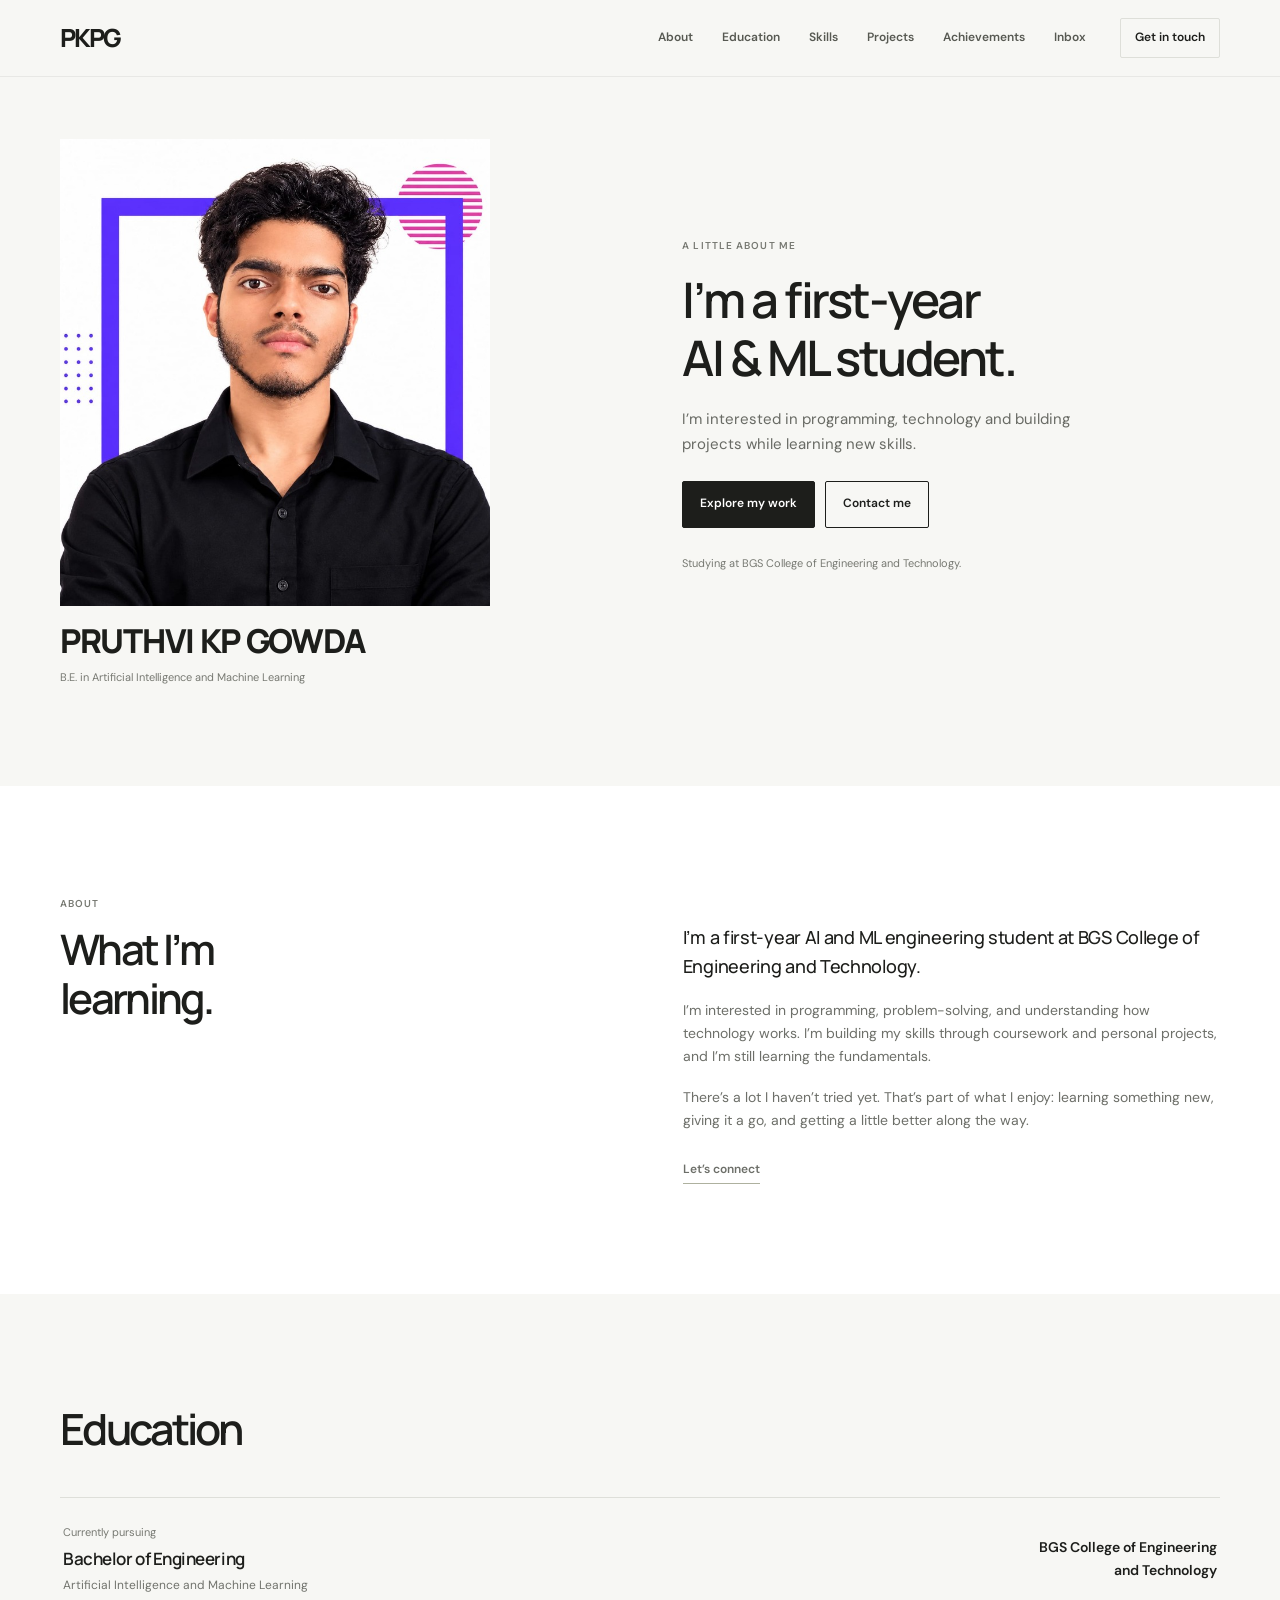
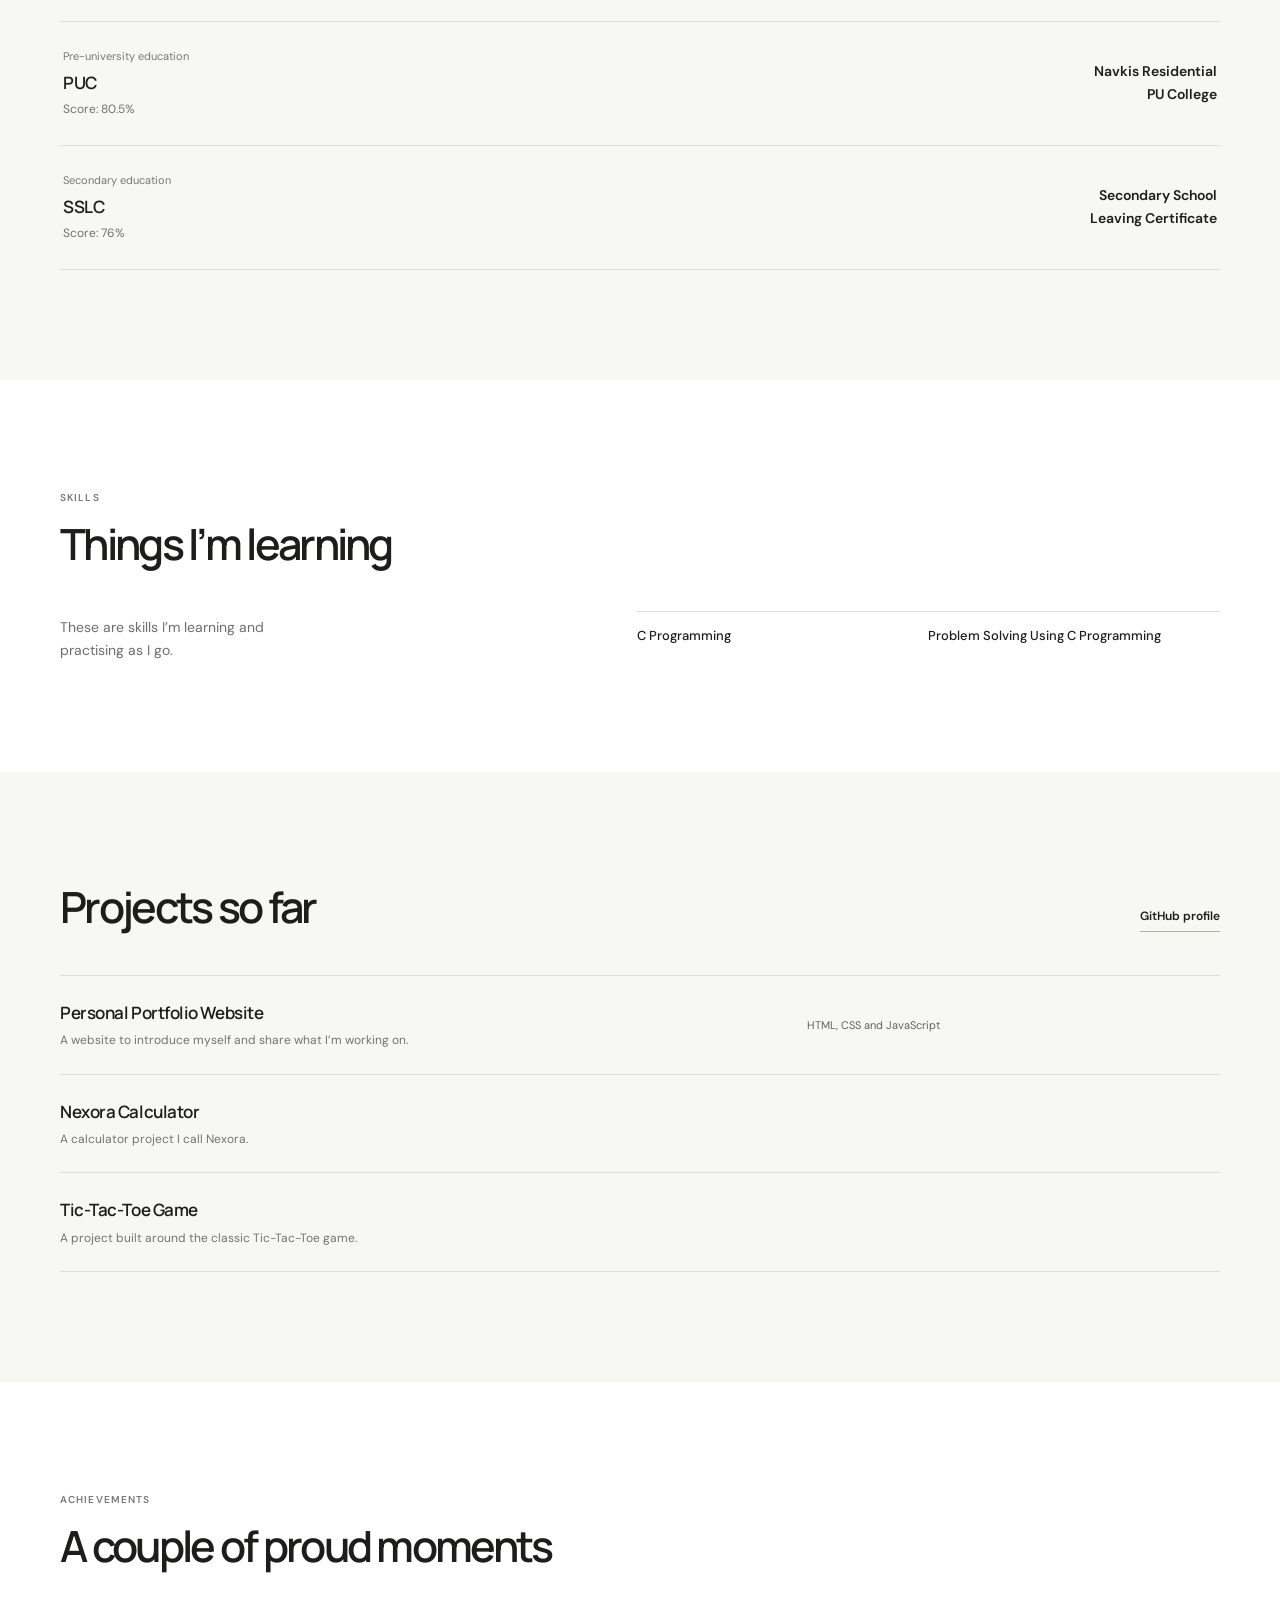
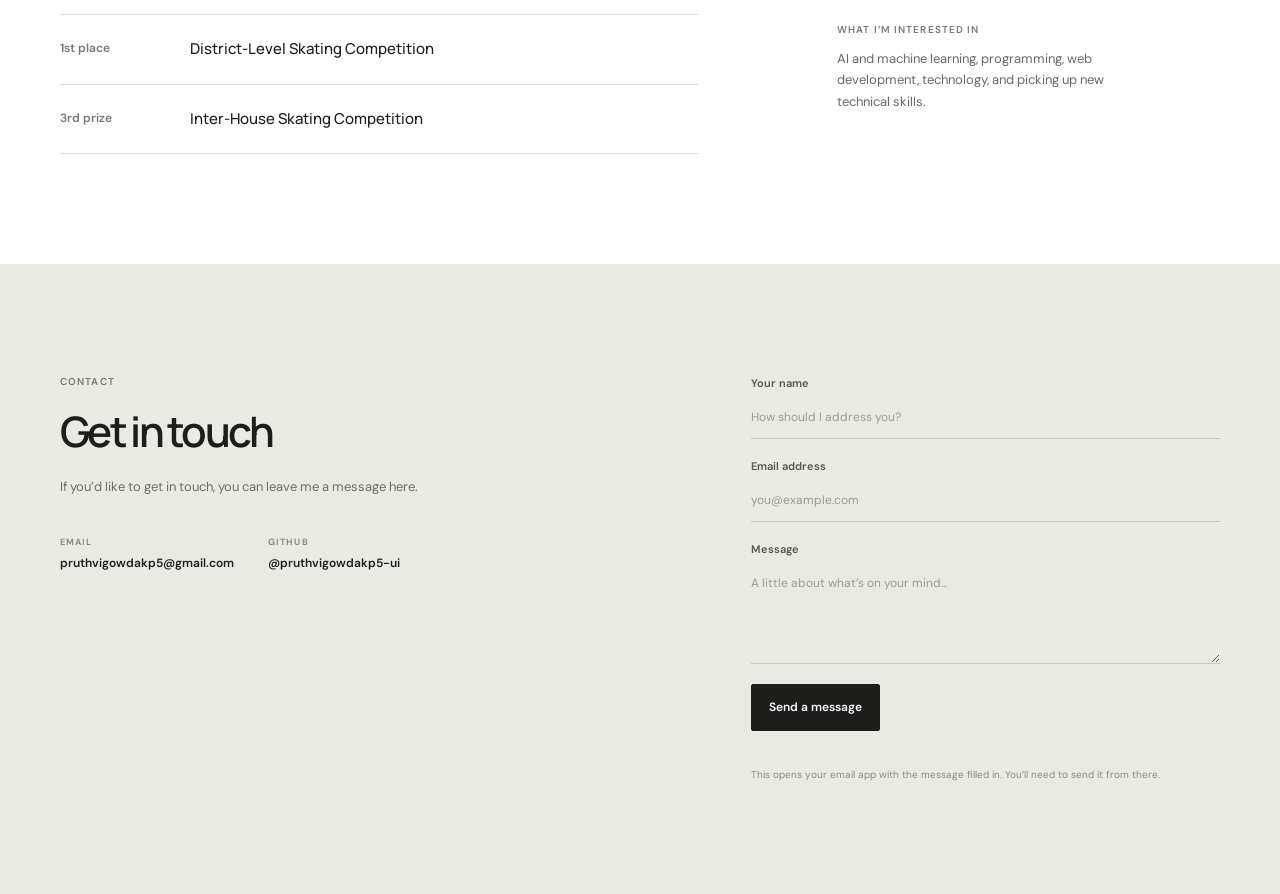
==== index.html @ 8a30b0a7 "Initial portfolio website Co-authored-by: Copilot <223556219+Copilot@users.noreply.github.com>" ====
<!doctype html>
<html lang="en">
  <head>
    <meta charset="utf-8">
    <meta name="viewport" content="width=device-width, initial-scale=1">
    <meta name="theme-color" content="#f7f7f4">
    <meta
      name="description"
      content="Pruthvi KP Gowda — aspiring AI and ML engineer, programmer, and web developer."
    >
    <title>Pruthvi KP Gowda — AI &amp; ML Engineering Student</title>
    <link rel="preconnect" href="https://fonts.googleapis.com">
    <link rel="preconnect" href="https://fonts.gstatic.com" crossorigin>
    <link
      href="https://fonts.googleapis.com/css2?family=DM+Sans:wght@400;500;600;700&family=Manrope:wght@400;500;600;700;800&display=swap"
      rel="stylesheet"
    >
    <link rel="stylesheet" href="styles.css">
    <script src="config.js"></script>
    <script src="script.js" defer></script>
  </head>
  <body>
    <a class="skip-link" href="#main">Skip to content</a>

    <header class="site-header">
      <nav class="navigation page-width" aria-label="Main navigation">
        <a class="wordmark" href="#home" aria-label="Pruthvi KP Gowda, home">
          PKPG
        </a>
        <button
          class="menu-toggle"
          type="button"
          aria-expanded="false"
          aria-controls="primary-menu"
          aria-label="Open navigation menu"
        >
          <span></span>
          <span></span>
        </button>
        <div class="navigation-links" id="primary-menu">
          <a href="#about">About</a>
          <a href="#education">Education</a>
          <a href="#skills">Skills</a>
          <a href="#projects">Projects</a>
          <a href="#achievements">Achievements</a>
          <a href="portal/index.html">Inbox</a>
          <a class="nav-contact" href="#contact">Get in touch</a>
        </div>
      </nav>
    </header>

    <main id="main">
      <section class="hero page-width" id="home" aria-labelledby="hero-name">
        <div class="hero-portrait reveal">
          <div class="portrait-frame">
            <div class="portrait-fallback" aria-hidden="true">PK</div>
            <img class="profile-photo" src="assets/profile.jpg" alt="Portrait of Pruthvi KP Gowda">
          </div>
          <h1 id="hero-name">PRUTHVI KP GOWDA</h1>
          <p class="portrait-caption">B.E. in Artificial Intelligence and Machine Learning</p>
        </div>

        <div class="hero-copy reveal">
          <p class="eyebrow">A little about me</p>
          <p class="hero-intro">I’m a first-year<br>AI &amp; ML student.</p>
          <p class="hero-description">
            I’m interested in programming, technology and building projects while
            learning new skills.
          </p>
          <div class="hero-actions">
            <a class="button button-dark" href="#projects">Explore my work</a>
            <a class="button button-light" href="#contact">Contact me</a>
          </div>
          <p class="hero-location">Studying at BGS College of Engineering and Technology.</p>
        </div>
      </section>

      <section class="section about-section" id="about" aria-labelledby="about-title">
        <div class="page-width section-grid reveal">
          <div class="section-heading">
            <p class="eyebrow">About</p>
            <h2 id="about-title">What I’m<br>learning.</h2>
          </div>
          <div class="about-copy">
            <p class="lead">
              I’m a first-year AI and ML engineering student at BGS College of
              Engineering and Technology.
            </p>
            <p>
              I’m interested in programming, problem-solving, and understanding how
              technology works. I’m building my skills through coursework and personal
              projects, and I’m still learning the fundamentals.
            </p>
            <p>
              There’s a lot I haven’t tried yet. That’s part of what I enjoy: learning
              something new, giving it a go, and getting a little better along the way.
            </p>
            <a class="text-link" href="#contact">Let’s connect</a>
          </div>
        </div>
      </section>

      <section class="section education-section" id="education" aria-labelledby="education-title">
        <div class="page-width reveal">
          <div class="section-topline">
            <div>
              <h2 id="education-title">Education</h2>
            </div>
          </div>
          <div class="education-list">
            <article class="education-item">
              <div>
                <p class="item-kicker">Currently pursuing</p>
                <h3>Bachelor of Engineering</h3>
                <p>Artificial Intelligence and Machine Learning</p>
              </div>
              <p class="education-school">BGS College of Engineering<br>and Technology</p>
            </article>
            <article class="education-item">
              <div>
                <p class="item-kicker">Pre-university education</p>
                <h3>PUC</h3>
                <p>Score: 80.5%</p>
              </div>
              <p class="education-school">Navkis Residential<br>PU College</p>
            </article>
            <article class="education-item">
              <div>
                <p class="item-kicker">Secondary education</p>
                <h3>SSLC</h3>
                <p>Score: 76%</p>
              </div>
              <p class="education-school">Secondary School<br>Leaving Certificate</p>
            </article>
          </div>
        </div>
      </section>

      <section class="section skills-section" id="skills" aria-labelledby="skills-title">
        <div class="page-width reveal">
          <div class="section-topline">
            <div>
              <p class="eyebrow">Skills</p>
              <h2 id="skills-title">Things I’m learning</h2>
            </div>
          </div>
          <div class="skills-layout">
            <p class="skills-intro">
              These are skills I’m learning and practising as I go.
            </p>
            <ul class="skill-list" aria-label="Skills I am learning and developing">
              <li>C Programming</li>
              <li>Problem Solving Using C Programming</li>
            </ul>
          </div>
        </div>
      </section>

      <section class="section projects-section" id="projects" aria-labelledby="projects-title">
        <div class="page-width reveal">
          <div class="section-topline">
            <div>
              <h2 id="projects-title">Projects so far</h2>
            </div>
            <a class="text-link" href="https://github.com/pruthvigowdakp5-ui" target="_blank" rel="noreferrer">
              GitHub profile
            </a>
          </div>
          <div class="project-list">
            <article class="project-row">
              <div class="project-description">
                <h3>Personal Portfolio Website</h3>
                <p>A website to introduce myself and share what I’m working on.</p>
              </div>
              <p class="project-tech">HTML, CSS and JavaScript</p>
            </article>
            <article class="project-row">
              <div class="project-description">
                <h3>Nexora Calculator</h3>
                <p>A calculator project I call Nexora.</p>
              </div>
            </article>
            <article class="project-row">
              <div class="project-description">
                <h3>Tic-Tac-Toe Game</h3>
                <p>A project built around the classic Tic-Tac-Toe game.</p>
              </div>
            </article>
          </div>
        </div>
      </section>

      <section class="section achievements-section" id="achievements" aria-labelledby="achievements-title">
        <div class="page-width reveal">
          <div class="section-topline">
            <div>
              <p class="eyebrow">Achievements</p>
              <h2 id="achievements-title">A couple of proud moments</h2>
            </div>
          </div>
          <div class="achievement-layout">
            <ol class="achievement-list">
              <li>
                <span class="achievement-place">1st place</span>
                <span>District-Level Skating Competition</span>
              </li>
              <li>
                <span class="achievement-place">3rd prize</span>
                <span>Inter-House Skating Competition</span>
              </li>
            </ol>
            <aside class="interests-note">
              <p class="eyebrow">What I’m interested in</p>
              <p>AI and machine learning, programming, web development, technology, and picking up new technical skills.</p>
            </aside>
          </div>
        </div>
      </section>

      <section class="section contact-section" id="contact" aria-labelledby="contact-title">
        <div class="page-width contact-layout reveal">
          <div class="contact-copy">
            <p class="eyebrow">Contact</p>
            <h2 id="contact-title">Get in touch</h2>
            <p>If you’d like to get in touch, you can leave me a message here.</p>
            <div class="contact-details">
              <div>
                <span class="detail-label">Email</span>
                <a class="detail-value" href="mailto:pruthvigowdakp5@gmail.com">pruthvigowdakp5@gmail.com</a>
              </div>
              <div>
                <span class="detail-label">GitHub</span>
                <a class="detail-value" href="https://github.com/pruthvigowdakp5-ui" target="_blank" rel="noreferrer">
                  @pruthvigowdakp5-ui
                </a>
              </div>
            </div>
          </div>
          <form class="contact-form" id="contact-form">
            <label for="name">Your name</label>
            <input id="name" name="name" type="text" autocomplete="name" placeholder="How should I address you?" required minlength="2">

            <label for="email">Email address</label>
            <input id="email" name="email" type="email" autocomplete="email" placeholder="you@example.com" required>

            <label for="message">Message</label>
            <textarea id="message" name="message" rows="4" placeholder="A little about what’s on your mind..." required minlength="10"></textarea>

            <button class="button button-dark form-submit" type="submit">
              Send a message
            </button>
            <p class="form-feedback" id="form-feedback" role="status" aria-live="polite"></p>
            <p class="form-note">This opens your email app with the message filled in. You’ll need to send it from there.</p>
          </form>
        </div>
      </section>
    </main>

  </body>
</html>
---- styles.css ----
:root {
  color-scheme: light;
  --paper: #f7f7f4;
  --white: #fff;
  --ink: #1d1e1b;
  --muted: #777972;
  --line: #dedfd9;
  --font-body: "DM Sans", sans-serif;
  --font-display: "Manrope", sans-serif;
  --page-width: 1160px;
}

* {
  box-sizing: border-box;
}

html {
  scroll-behavior: smooth;
  scroll-padding-top: 88px;
}

body {
  margin: 0;
  background: var(--paper);
  color: var(--ink);
  font-family: var(--font-body);
  font-size: 15px;
  line-height: 1.65;
  -webkit-font-smoothing: antialiased;
}

body.menu-open {
  overflow: hidden;
}

a {
  color: inherit;
  text-decoration: none;
}

button,
input,
textarea {
  font: inherit;
}

button,
a {
  -webkit-tap-highlight-color: transparent;
}

button:focus-visible,
a:focus-visible,
input:focus-visible,
textarea:focus-visible {
  outline: 2px solid #718020;
  outline-offset: 4px;
}

.page-width {
  width: min(var(--page-width), calc(100% - 64px));
  margin-inline: auto;
}

.skip-link {
  position: fixed;
  z-index: 20;
  top: 12px;
  left: 12px;
  padding: 10px 14px;
  transform: translateY(-160%);
  background: var(--ink);
  color: var(--white);
}

.skip-link:focus {
  transform: translateY(0);
}

.site-header {
  position: sticky;
  z-index: 10;
  top: 0;
  border-bottom: 1px solid rgb(29 30 27 / 7%);
  background: var(--paper);
}

.navigation {
  display: flex;
  min-height: 76px;
  align-items: center;
  justify-content: space-between;
}

.wordmark {
  font-family: var(--font-display);
  font-size: 25px;
  font-weight: 800;
  letter-spacing: -2px;
}

.navigation-links {
  display: flex;
  align-items: center;
  gap: 29px;
  color: #575952;
  font-size: 12px;
  font-weight: 600;
}

.navigation-links a {
  transition: color 180ms ease;
}

.navigation-links a:hover,
.text-link:hover {
  color: #788522;
}

.navigation-links .nav-contact {
  margin-left: 5px;
  padding: 9px 14px;
  border: 1px solid var(--line);
  border-radius: 2px;
  color: var(--ink);
}

.menu-toggle {
  display: none;
}

.hero {
  position: relative;
  display: grid;
  min-height: 650px;
  grid-template-columns: 0.92fr 1fr;
  align-items: center;
  gap: 11%;
  padding-block: 62px 100px;
}

.hero-copy {
  max-width: 470px;
  padding-bottom: 16px;
}

.eyebrow {
  margin: 0 0 18px;
  color: var(--muted);
  font-size: 10px;
  font-weight: 600;
  letter-spacing: 1.1px;
  line-height: 1.5;
  text-transform: uppercase;
}

.hero-intro {
  margin: 0;
  font-family: var(--font-display);
  font-size: clamp(33px, 4vw, 49px);
  font-weight: 600;
  letter-spacing: -2.5px;
  line-height: 1.2;
}

.hero-description {
  max-width: 400px;
  margin: 19px 0 24px;
  color: #686a64;
  font-size: 15px;
}

.hero-actions {
  display: flex;
  flex-wrap: wrap;
  gap: 10px;
}

.button {
  display: inline-flex;
  min-height: 47px;
  align-items: center;
  justify-content: center;
  padding: 0 17px;
  border: 1px solid var(--ink);
  border-radius: 2px;
  cursor: pointer;
  font-size: 12px;
  font-weight: 600;
  transition: background 180ms ease, color 180ms ease, transform 180ms ease;
}

.button-dark {
  background: var(--ink);
  color: var(--white);
}

.button-dark:hover {
  background: #41433c;
}

.button-light {
  background: transparent;
  color: var(--ink);
}

.button-light:hover {
  background: var(--white);
}

.hero-location {
  margin: 26px 0 0;
  color: #777972;
  font-size: 11px;
}

.hero-portrait {
  width: min(100%, 430px);
  justify-self: start;
}

.portrait-frame {
  position: relative;
  display: grid;
  aspect-ratio: 0.92;
  overflow: hidden;
  place-items: center;
  background: #e8e8e2;
}

.portrait-fallback {
  position: absolute;
  color: #aaa99f;
  font-family: Georgia, "Times New Roman", serif;
  font-size: clamp(90px, 14vw, 150px);
  font-weight: 400;
  letter-spacing: -10px;
}

.profile-photo {
  position: absolute;
  z-index: 1;
  display: none;
  width: 100%;
  height: 100%;
  object-fit: cover;
  object-position: center 35%;
}

.profile-photo.is-loaded {
  display: block;
}

.hero-portrait h1 {
  margin: 16px 0 2px;
  font-family: var(--font-display);
  font-size: clamp(23px, 2.7vw, 33px);
  font-weight: 800;
  letter-spacing: -1.3px;
  line-height: 1.15;
  text-align: left;
}

.portrait-caption {
  margin: 8px 0 0;
  color: var(--muted);
  font-size: 11px;
  text-align: left;
}

.section {
  padding-block: 110px;
}

.about-section,
.skills-section,
.achievements-section {
  background: var(--white);
}

.section-grid {
  display: grid;
  grid-template-columns: 0.9fr 1fr;
  gap: 12%;
}

.section-heading h2,
.section-topline h2,
.contact-copy h2 {
  margin: 0;
  font-family: var(--font-display);
  font-size: clamp(32px, 3.5vw, 42px);
  font-weight: 600;
  letter-spacing: -2.7px;
  line-height: 1.15;
}

.about-copy {
  max-width: 550px;
  padding-top: 27px;
  color: #6d6f69;
  font-size: 14px;
}

.about-copy p {
  margin: 0 0 18px;
}

.about-copy .lead {
  color: var(--ink);
  font-family: var(--font-display);
  font-size: 18px;
  font-weight: 500;
  letter-spacing: -0.3px;
  line-height: 1.6;
}

.text-link {
  display: inline-flex;
  align-items: center;
  gap: 9px;
  margin-top: 9px;
  border-bottom: 1px solid #aeb19f;
  padding-bottom: 4px;
  font-size: 12px;
  font-weight: 600;
  transition: color 180ms ease;
}

.section-topline {
  display: flex;
  align-items: end;
  justify-content: space-between;
  gap: 30px;
  margin-bottom: 43px;
}

.section-topline .eyebrow,
.section-heading .eyebrow {
  margin-bottom: 14px;
}

.section-topline h2 {
  font-size: clamp(32px, 3.5vw, 43px);
}

.education-list {
  border-top: 1px solid var(--line);
}

.education-item {
  display: grid;
  grid-template-columns: 1.25fr 0.8fr;
  align-items: center;
  gap: 22px;
  padding: 25px 3px;
  border-bottom: 1px solid var(--line);
}

.item-kicker,
.education-school {
  color: var(--muted);
  font-size: 11px;
}

.item-kicker {
  margin: 0 0 4px;
}

.education-item h3 {
  margin: 0;
  font-family: var(--font-display);
  font-size: 17px;
  font-weight: 600;
  letter-spacing: -0.45px;
}

.education-item div > p:last-child {
  margin: 3px 0 0;
  color: #71736d;
  font-size: 12px;
}

.education-school {
  display: inline-block;
  justify-self: end;
  margin: 0;
  color: var(--ink);
  font-size: 14px;
  font-weight: 600;
  text-align: right;
}

.skills-layout {
  display: grid;
  grid-template-columns: 0.75fr 1fr;
  gap: 12%;
}

.skills-intro {
  max-width: 270px;
  margin: 5px 0 0;
  color: #6d6f69;
  font-size: 14px;
}

.skill-list {
  display: grid;
  grid-template-columns: 1fr 1fr;
  margin: 0;
  padding: 0;
  list-style: none;
}

.skill-list li {
  padding: 13px 0;
  border-top: 1px solid var(--line);
  font-size: 13px;
  font-weight: 500;
}

.project-list {
  border-top: 1px solid var(--line);
}

.project-row {
  display: grid;
  grid-template-columns: minmax(0, 1.4fr) minmax(140px, 0.8fr);
  align-items: center;
  gap: 24px;
  padding: 23px 0;
  border-bottom: 1px solid var(--line);
}

.project-description h3 {
  margin: 0;
  font-family: var(--font-display);
  font-size: 17px;
  font-weight: 600;
  letter-spacing: -0.45px;
}

.project-description p {
  margin: 4px 0 0;
  color: #72746e;
  font-size: 12px;
}

.project-tech {
  margin: 0;
  color: #60625c;
  font-size: 11px;
}

.achievement-layout {
  display: grid;
  grid-template-columns: minmax(0, 1.25fr) minmax(210px, 0.75fr);
  gap: 12%;
  align-items: start;
}

.achievement-list {
  margin: 0;
  padding: 0;
  list-style: none;
  border-top: 1px solid var(--line);
}

.achievement-list li {
  display: grid;
  grid-template-columns: 110px 1fr;
  gap: 20px;
  align-items: center;
  padding: 22px 0;
  border-bottom: 1px solid var(--line);
  font-family: var(--font-display);
  font-size: 15px;
  font-weight: 500;
}

.achievement-place {
  color: #777972;
  font-family: var(--font-body);
  font-size: 12px;
  font-weight: 600;
}

.interests-note {
  padding-top: 8px;
}

.interests-note .eyebrow {
  margin-bottom: 11px;
}

.interests-note p:last-child {
  max-width: 290px;
  margin: 0;
  color: #686a64;
  font-size: 13px;
}

.contact-section {
  background: #e9eae4;
}

.contact-layout {
  display: grid;
  grid-template-columns: 0.9fr 0.8fr;
  gap: 14%;
}

.contact-copy > p:not(.eyebrow) {
  max-width: 370px;
  margin: 20px 0 0;
  color: #6d6f69;
  font-size: 13px;
}

.contact-details {
  display: flex;
  flex-wrap: wrap;
  gap: 34px;
  margin-top: 38px;
}

.contact-details > div {
  display: grid;
  gap: 4px;
}

.detail-label {
  color: #8b8d86;
  font-size: 9px;
  font-weight: 700;
  letter-spacing: 1.1px;
  text-transform: uppercase;
}

.detail-value {
  font-size: 12px;
  font-weight: 600;
}

a.detail-value:hover {
  color: #788522;
}

.contact-form {
  display: flex;
  flex-direction: column;
  align-items: flex-start;
}

.contact-form label {
  margin: 0 0 6px;
  color: #555750;
  font-size: 11px;
  font-weight: 600;
}

.contact-form input,
.contact-form textarea {
  width: 100%;
  margin: 0 0 18px;
  padding: 10px 0;
  border: 0;
  border-bottom: 1px solid #c7c9c0;
  border-radius: 0;
  background: transparent;
  color: var(--ink);
  font-size: 12px;
  resize: vertical;
  transition: border-color 180ms ease;
}

.contact-form input::placeholder,
.contact-form textarea::placeholder {
  color: #9a9c95;
}

.contact-form input:focus,
.contact-form textarea:focus {
  border-color: var(--ink);
  outline: 0;
}

.form-submit {
  margin-top: 2px;
}

.form-feedback {
  min-height: 20px;
  margin: 12px 0 0;
  color: #4e5e13;
  font-size: 11px;
}

.form-feedback.is-error {
  color: #9a3838;
}

.form-note {
  margin: 4px 0 0;
  color: #898b84;
  font-size: 10px;
}

.inbox-main {
  width: min(760px, calc(100% - 40px));
  margin: 0 auto;
  padding: 72px 0 100px;
}

.inbox-heading {
  margin-bottom: 32px;
}

.inbox-heading h1 {
  margin: 0;
  font-family: var(--font-display);
  font-size: clamp(32px, 6vw, 48px);
  letter-spacing: -2px;
}

.inbox-panel {
  padding: clamp(22px, 5vw, 38px);
  border: 1px solid var(--line);
  background: var(--white);
}

.inbox-panel h2 {
  margin: 0 0 16px;
  font-family: var(--font-display);
  font-size: 20px;
}

.inbox-auth-form {
  display: grid;
  gap: 10px;
  max-width: 380px;
}

.inbox-auth-form label {
  margin-top: 8px;
  color: #555750;
  font-size: 11px;
  font-weight: 600;
}

.inbox-auth-form input {
  width: 100%;
  padding: 10px;
  border: 1px solid #c7c9c0;
  background: var(--paper);
  font-size: 13px;
}

.inbox-status {
  min-height: 24px;
  margin: 16px 0 0;
  color: #686a64;
  font-size: 12px;
  overflow-wrap: anywhere;
}

.inbox-status.is-error {
  color: #9a3838;
}

.inbox-toolbar {
  display: flex;
  align-items: center;
  justify-content: space-between;
  gap: 16px;
  margin-bottom: 20px;
}

.inbox-toolbar h2 {
  margin: 0;
}

.inbox-message {
  padding: 18px 0;
  border-top: 1px solid var(--line);
}

.inbox-message-header {
  display: flex;
  flex-wrap: wrap;
  align-items: baseline;
  justify-content: space-between;
  gap: 4px 16px;
  margin-bottom: 8px;
}

.inbox-message-name {
  margin: 0;
  font-size: 14px;
  font-weight: 700;
}

.inbox-message-meta,
.inbox-message-date {
  color: var(--muted);
  font-size: 11px;
  overflow-wrap: anywhere;
}

.inbox-message-body {
  margin: 0;
  font-size: 13px;
  white-space: pre-wrap;
  overflow-wrap: anywhere;
}

.reveal {
  opacity: 0;
  transform: translateY(10px);
  transition: opacity 420ms ease, transform 420ms ease;
}

.reveal.is-visible {
  opacity: 1;
  transform: translateY(0);
}

@media (max-width: 850px) {
  .page-width {
    width: min(var(--page-width), calc(100% - 44px));
  }

  .navigation-links {
    gap: 16px;
    font-size: 11px;
  }

  .hero {
    min-height: 590px;
    grid-template-columns: 0.92fr 1fr;
    gap: 7%;
  }

  .section {
    padding-block: 85px;
  }

  .project-row {
    grid-template-columns: minmax(0, 1fr) minmax(120px, 0.7fr);
    gap: 16px;
  }
}

@media (max-width: 640px) {
  html {
    scroll-padding-top: 68px;
  }

  .page-width {
    width: calc(100% - 40px);
  }

  .navigation {
    min-height: 66px;
  }

  .menu-toggle {
    z-index: 2;
    display: flex;
    width: 40px;
    height: 40px;
    flex-direction: column;
    align-items: center;
    justify-content: center;
    gap: 6px;
    border: 0;
    border-radius: 0;
    background: transparent;
    cursor: pointer;
  }

  .menu-toggle span {
    width: 14px;
    border-top: 1px solid var(--ink);
    transition: transform 180ms ease;
  }

  .menu-toggle[aria-expanded="true"] span:first-child {
    transform: translateY(3.5px) rotate(45deg);
  }

  .menu-toggle[aria-expanded="true"] span:last-child {
    transform: translateY(-3.5px) rotate(-45deg);
  }

  .navigation-links {
    position: fixed;
    inset: 66px 0 0;
    display: flex;
    flex-direction: column;
    align-items: stretch;
    gap: 0;
    padding: 18px 20px 30px;
    background: var(--paper);
    opacity: 0;
    pointer-events: none;
    transform: translateY(-8px);
    transition: opacity 180ms ease, transform 180ms ease;
  }

  .navigation-links.is-open {
    opacity: 1;
    pointer-events: auto;
    transform: translateY(0);
  }

  .navigation-links a {
    padding: 15px 3px;
    border-bottom: 1px solid var(--line);
    font-size: 14px;
  }

  .navigation-links .nav-contact {
    margin: 15px 0 0;
    padding-inline: 12px;
    text-align: center;
  }

  .hero {
    min-height: auto;
    grid-template-columns: 1fr;
    gap: 35px;
    padding-block: 42px 82px;
  }

  .hero-copy {
    padding: 0;
  }

  .hero-intro {
    font-size: clamp(34px, 9vw, 45px);
    letter-spacing: -2px;
  }

  .hero-description {
    max-width: 390px;
    margin-top: 17px;
    font-size: 14px;
  }

  .hero-location {
    margin-top: 24px;
  }

  .hero-portrait {
    width: min(100%, 360px);
    justify-self: start;
  }

  .hero-portrait h1 {
    font-size: clamp(24px, 7vw, 31px);
  }

  .section {
    padding-block: 74px;
  }

  .section-grid,
  .skills-layout,
  .contact-layout {
    grid-template-columns: 1fr;
    gap: 28px;
  }

  .section-heading h2,
  .contact-copy h2 {
    font-size: 33px;
  }

  .about-copy {
    padding-top: 0;
  }

  .section-topline {
    align-items: flex-start;
    flex-direction: column;
    gap: 12px;
    margin-bottom: 30px;
  }

  .section-topline h2 {
    font-size: 32px;
  }

  .education-item {
    grid-template-columns: 1fr;
    gap: 12px;
    padding-block: 19px;
  }

  .education-school {
    text-align: left;
  }

  .skill-list {
    grid-template-columns: 1fr;
  }

  .project-row {
    grid-template-columns: 1fr;
    gap: 8px;
    padding-block: 20px;
  }

  .achievement-layout {
    grid-template-columns: 1fr;
    gap: 30px;
  }

  .achievement-list li {
    grid-template-columns: 85px 1fr;
    gap: 12px;
    font-size: 13px;
  }

  .contact-layout {
    gap: 38px;
  }

  .contact-details {
    gap: 25px;
    margin-top: 28px;
  }

}

@media (prefers-reduced-motion: reduce) {
  *,
  *::before,
  *::after {
    scroll-behavior: auto !important;
    transition-duration: 0.01ms !important;
    animation-duration: 0.01ms !important;
    animation-iteration-count: 1 !important;
  }

  .reveal {
    opacity: 1;
    transform: none;
  }
}
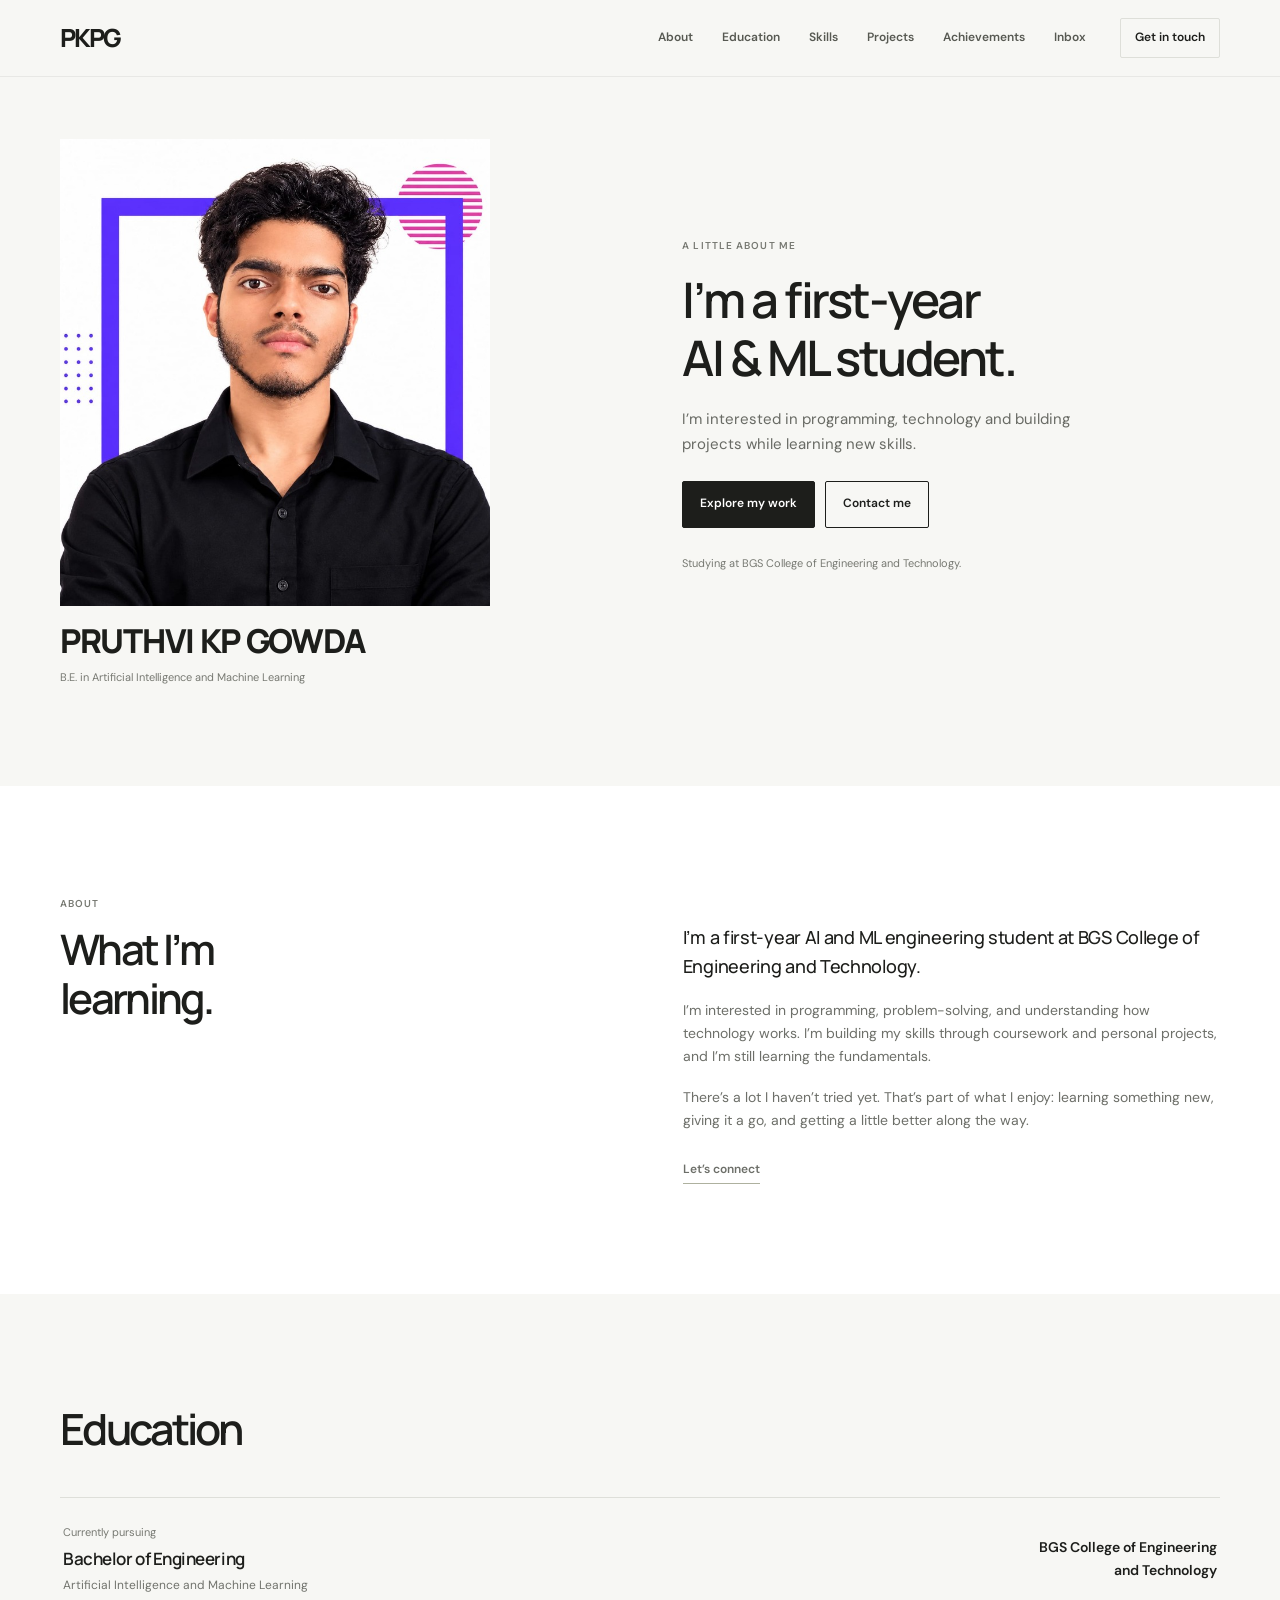
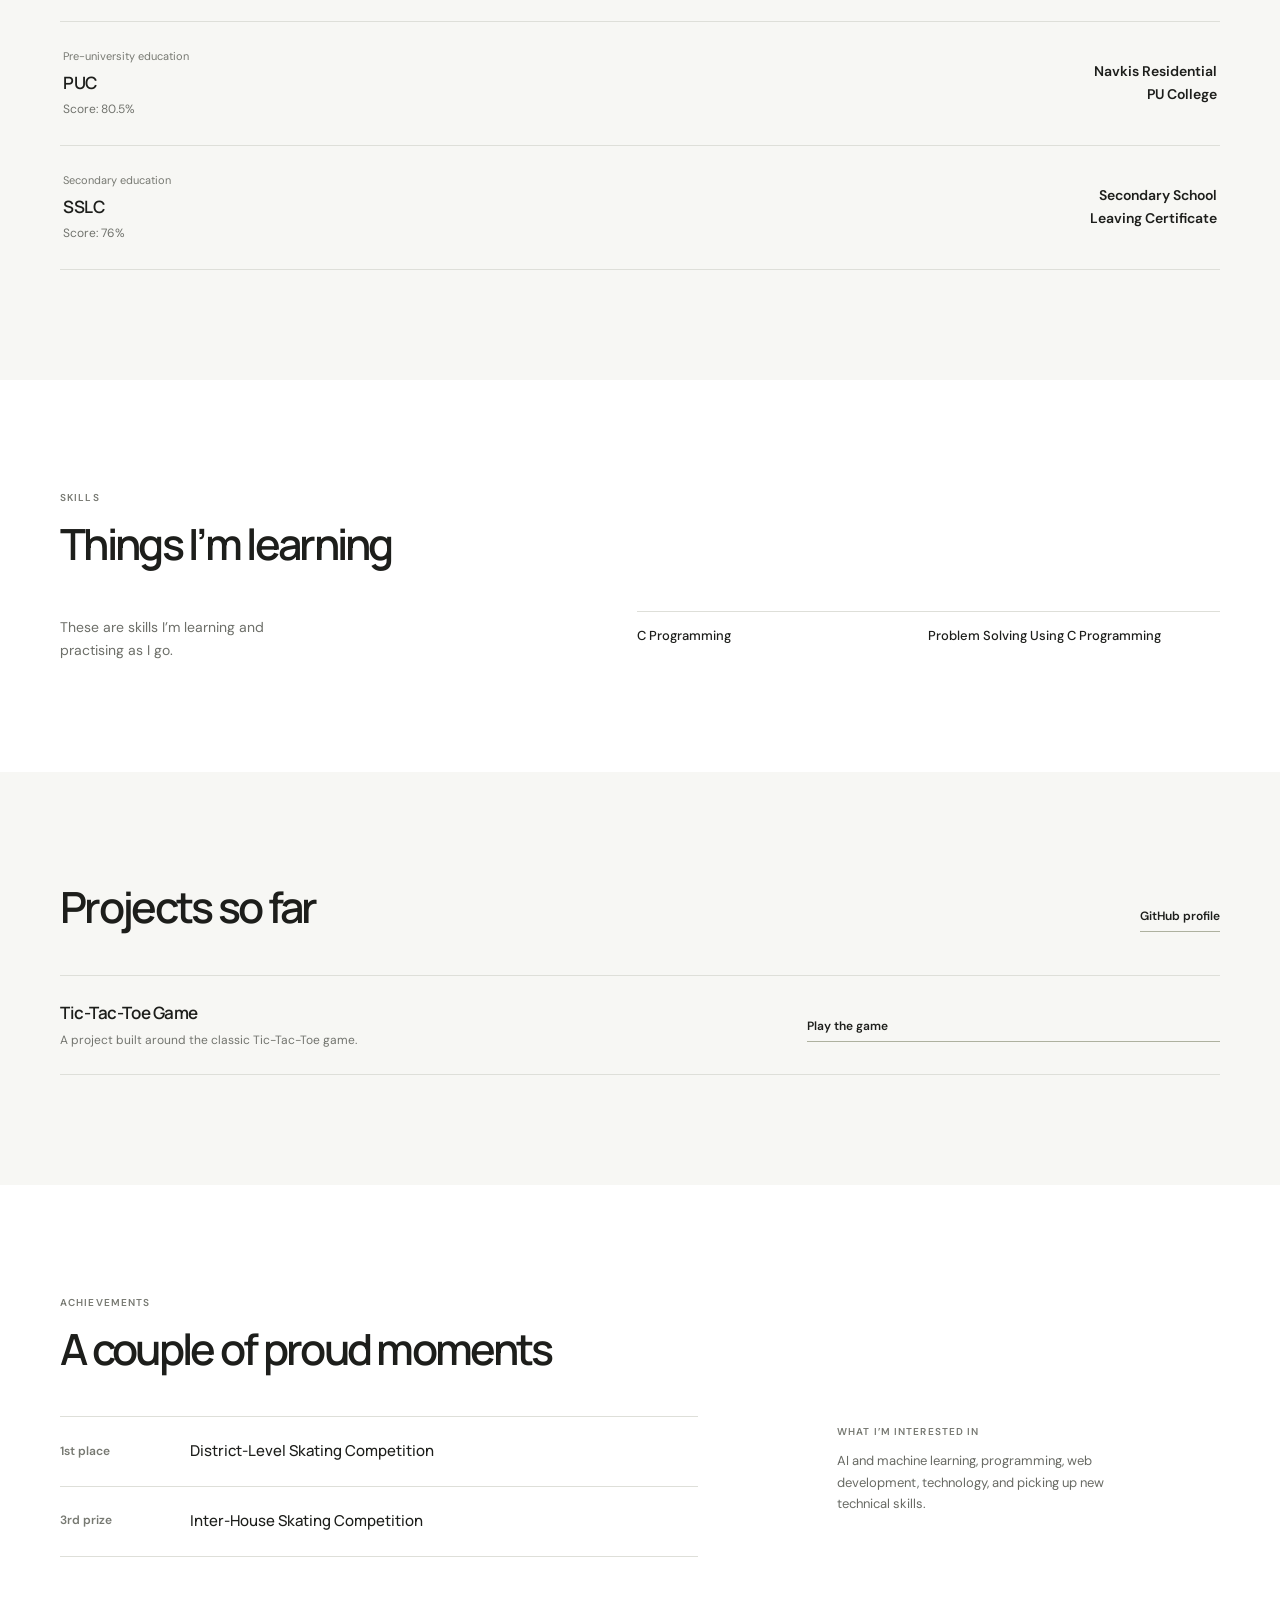
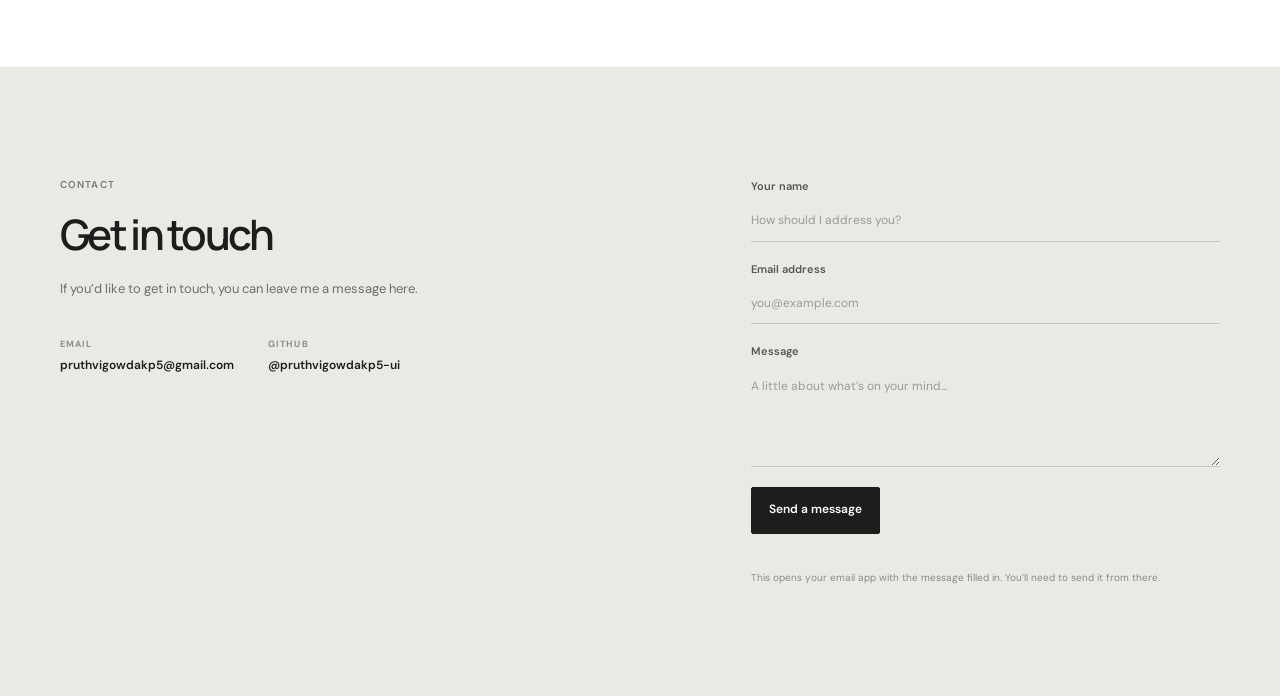
==== commit 66c26d83: "Update portfolio projects section Co-authored-by: Copilot <223556219+Copilot@users.noreply.github.co" ====
--- a/index.html
+++ b/index.html
@@ -169,22 +169,12 @@
           <div class="project-list">
             <article class="project-row">
               <div class="project-description">
-                <h3>Personal Portfolio Website</h3>
-                <p>A website to introduce myself and share what I’m working on.</p>
-              </div>
-              <p class="project-tech">HTML, CSS and JavaScript</p>
-            </article>
-            <article class="project-row">
-              <div class="project-description">
-                <h3>Nexora Calculator</h3>
-                <p>A calculator project I call Nexora.</p>
-              </div>
-            </article>
-            <article class="project-row">
-              <div class="project-description">
                 <h3>Tic-Tac-Toe Game</h3>
                 <p>A project built around the classic Tic-Tac-Toe game.</p>
               </div>
+              <a class="text-link" href="https://pruthvigowdakp5-ui.github.io/cyber-tic-tac-toe/" target="_blank" rel="noreferrer">
+                Play the game
+              </a>
             </article>
           </div>
         </div>
